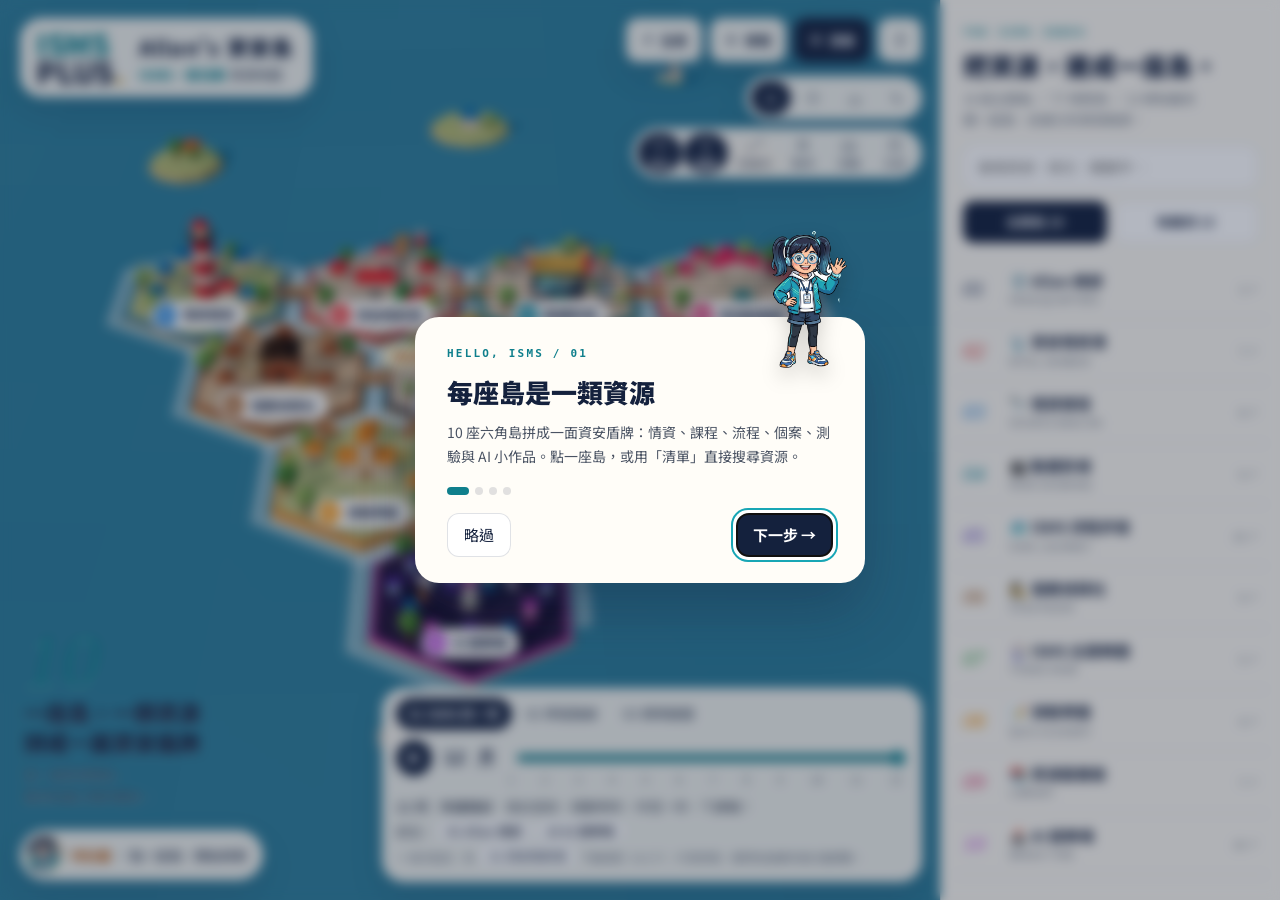
==== isms_island/index.html @ b6d8b6b2 "Remove Allan's AI Map link from homepage and islands The menu now groups AI Map under Allan's Tools," ====
<!doctype html>
<html lang="zh-Hant-TW">
<head>
<meta charset="utf-8">
<meta name="viewport" content="width=device-width,initial-scale=1,viewport-fit=cover">
<title>Allan's 資安島｜ISMS·普拉斯</title>
<meta name="description" content="10 座六角島拼成一面資安盾牌：資安情資、課程動畫、ISMS 流程、個案研究、課後測驗與 AI 遊樂場，Allan 與阿拉蕾帶你逛。">
<meta name="theme-color" content="#14213d">
<meta property="og:title" content="Allan's 資安島｜ISMS·普拉斯">
<meta property="og:description" content="一座島，一類資源，拼成一面資安盾牌。從一個資源開始，看見知識之間的關係。">
<link rel="preconnect" href="https://fonts.googleapis.com">
<link rel="preconnect" href="https://fonts.gstatic.com" crossorigin>
<link href="https://fonts.googleapis.com/css2?family=Noto+Sans+TC:wght@400;500;700;900&display=swap" rel="stylesheet">
<link rel="stylesheet" href="island.css?v=20261122a">
<script type="importmap">{"imports":{"three":"./vendor/three/three.module.min.js","three/addons/":"./vendor/three/"}}</script>
<script type="module" src="app.js?v=20261122a"></script>
</head>
<body>
<main id="app">
  <div id="stage" class="stage" role="img" aria-label="10 座六角島組成盾牌形的互動資源地圖；完整文字操作請用資源清單"></div>
  <div id="labels" class="labels"></div>

  <header class="brand">
    <a class="logo" href="../" target="_blank" rel="noopener" title="回 ISMS·普拉斯 首頁">ISMS<span>PLUS<i>.</i></span></a>
    <div class="brand-r"><h1>Allan's 資安島</h1><p><em>ISMS·普拉斯</em> 資源地圖</p></div>
  </header>

  <div class="hero-note" id="heroNote">
    <div class="number">10</div>
    <h2>一座島，一類資源<br>拼成一面資安盾牌</h2>
    <p>從一個資源開始，<br>看見知識之間的關係。</p>
  </div>

  <nav class="toolbar" aria-label="地圖操作">
    <button id="homeBtn" title="回到全景"><svg class="tb-ico" viewBox="0 0 16 16" aria-hidden="true"><path d="M5 11 11 5M6 5h5v5"/></svg><span>全景</span></button>
    <button id="tourBtn" title="自動導覽"><svg class="tb-ico" viewBox="0 0 16 16" aria-hidden="true"><path d="M5 3.5v9l7-4.5z"/></svg><span>導覽</span></button>
    <button id="ctrlBtn" class="mob-only" aria-pressed="false" title="ISMS 的一年・學習路線"><svg class="tb-ico" viewBox="0 0 16 16" aria-hidden="true"><rect x="2.5" y="3.5" width="11" height="10" rx="1.5"/><path d="M2.5 7h11M5.5 2v3M10.5 2v3"/></svg><span>路線</span></button>
    <button id="sideBtn" aria-pressed="false" title="資源清單"><svg class="tb-ico" viewBox="0 0 16 16" aria-hidden="true"><path d="M3 4.5h10M3 8h10M3 11.5h10"/></svg><span>清單</span></button>
    <button id="helpBtn" class="sq" aria-label="操作說明">?</button>
  </nav>

  <div class="hud" id="hud" aria-label="顯示選項">
    <div class="seg seg-time" role="group" aria-label="時段">
      <button data-time="dawn" title="清晨" aria-label="清晨" aria-pressed="false"><svg viewBox="0 0 24 24"><path d="M4 17h16M7 17a5 5 0 0110 0M12 6v3M5.5 9.5l2 2M18.5 9.5l-2 2"/></svg></button>
      <button data-time="day" title="白天" aria-label="白天" aria-pressed="true"><svg viewBox="0 0 24 24"><circle cx="12" cy="12" r="4"/><path d="M12 3v2M12 19v2M3 12h2M19 12h2M5.6 5.6l1.4 1.4M17 17l1.4 1.4M5.6 18.4L7 17M17 7l1.4-1.4"/></svg></button>
      <button data-time="dusk" title="黃昏" aria-label="黃昏" aria-pressed="false"><svg viewBox="0 0 24 24"><path d="M3 18h18M6 18a6 6 0 0112 0M4 14h2M18 14h2M12 7v2M9 21h6"/></svg></button>
      <button data-time="night" title="夜晚" aria-label="夜晚" aria-pressed="false"><svg viewBox="0 0 24 24"><path d="M19 15A8 8 0 019 5a7 7 0 1010 10z"/></svg></button>
    </div>
    <div class="seg seg-tg" role="group" aria-label="顯示圖層">
      <button data-toggle="names" aria-pressed="true" title="島名"><svg viewBox="0 0 24 24"><rect x="3" y="8" width="18" height="8" rx="4"/></svg><span>島名</span></button>
      <button data-toggle="carry" aria-pressed="true" title="搬運圖示"><svg viewBox="0 0 24 24"><circle cx="12" cy="11" r="6"/><path d="M9 20l3-3 3 3"/></svg><span>搬運</span></button>
      <button data-toggle="flows" aria-pressed="false" title="知識流"><svg viewBox="0 0 24 24"><path d="M4 17c4-8 12-2 16-10"/><circle cx="4" cy="17" r="2"/><circle cx="20" cy="7" r="2"/></svg><span>知識流</span></button>
      <button data-toggle="freeze" aria-pressed="false" title="暫停動畫"><svg viewBox="0 0 24 24"><rect x="7" y="5" width="3" height="14" rx="1"/><rect x="14" y="5" width="3" height="14" rx="1"/></svg><span>暫停</span></button>
      <button data-toggle="bird" aria-pressed="false" title="鳥瞰"><svg viewBox="0 0 24 24"><path d="M3 12l9-7 9 7-9 7z"/><path d="M3 12v3l9 7 9-7v-3"/></svg><span>鳥瞰</span></button>
      <button data-toggle="log" aria-pressed="false" title="島嶼日誌"><svg viewBox="0 0 24 24"><path d="M6 4h12v16H6zM9 8h6M9 12h6M9 16h4"/></svg><span>日誌</span></button>
    </div>
  </div>

  <aside id="sidebar" class="sidebar" aria-label="完整資源與知識流清單">
    <button id="sideHandle" class="sheet-handle mob-only" aria-label="收合清單"><i></i></button>
    <div class="side-head">
      <div class="eyebrow">THE ISMS INDEX</div>
      <h2>把資源，連成一座島。</h2>
      <button id="sideClose" class="x mob-only" aria-label="關閉清單">✕</button>
      <p id="sideSum"></p>
      <input id="search" class="search" type="search" aria-label="搜尋資源" placeholder="搜尋資源、條文、關鍵字…">
      <div class="side-tabs" role="tablist">
        <button id="tabIslands" class="active" role="tab" aria-selected="true">主題島</button>
        <button id="tabFlows" role="tab" aria-selected="false">知識流</button>
      </div>
    </div>
    <div id="tree" class="tree"></div>
  </aside>

  <article id="card" class="card" hidden aria-label="選取項目詳細資料" aria-live="polite">
    <button id="cardHandle" class="sheet-handle mob-only" aria-label="展開或收合"><i></i></button>
    <button class="x" id="cardClose" aria-label="關閉詳細資料">×</button>
    <div id="cardBody"></div>
  </article>

  <section class="controls" id="controls" aria-label="ISMS 的一年、學習路線與標準篩選">
    <div id="hudSlot" class="hud-slot mob-only"></div>
    <div class="ctrl-tabs" role="tablist">
      <button role="tab" data-tab="year" class="active" aria-selected="true">01 ISMS 的一年</button>
      <button role="tab" data-tab="path" aria-selected="false">02 學習路線</button>
      <button role="tab" data-tab="std" aria-selected="false">03 標準篩選</button>
      <div class="status" id="status"></div>
    </div>
    <div class="panel active" id="panel-year" role="tabpanel">
      <div class="year-row">
        <button id="yearPlay" class="play" aria-label="播放一年">▶</button>
        <output id="monthOut">10 月</output>
        <input id="month" type="range" min="1" max="12" step="1" value="10" aria-label="ISMS 的一年，月份">
      </div>
      <div class="ticks"><span>1</span><span>2</span><span>3</span><span>4</span><span>5</span><span>6</span><span>7</span><span>8</span><span>9</span><span>10</span><span>11</span><span>12</span></div>
      <p class="control-note" id="yearNote"></p>
    </div>
    <div class="panel" id="panel-path" role="tabpanel">
      <div class="chipbtns" id="pathBtns"></div>
      <p class="control-note" id="pathNote">選一個身分，看推薦的走訪順序。</p>
    </div>
    <div class="panel" id="panel-std" role="tabpanel">
      <div class="chipbtns" id="stdBtns"></div>
      <p class="control-note" id="stdNote">可複選。高亮有相關資源的島，卡片裡的對應資源也會標出來。</p>
    </div>
  </section>

  <aside class="log" id="log" hidden aria-label="島嶼日誌">
    <div class="log-head">
      <div><div class="eyebrow">ISLAND LOG</div><h3>島嶼日誌</h3></div>
      <button class="x" id="logClose" aria-label="關閉島嶼日誌">×</button>
    </div>
    <div class="log-tabs" role="tablist">
      <button role="tab" data-logtab="overview" aria-selected="false">島嶼概況</button>
      <button role="tab" data-logtab="log" aria-selected="true">日誌</button>
    </div>
    <div id="overviewPanel" class="overview-panel" hidden></div>
    <div id="logBody" class="log-body">
      <div class="log-filters"><span class="live"><i></i>LIVE</span><select id="logFlow" aria-label="篩選知識流"></select></div>
      <ol id="logList" tabindex="0" aria-label="事件列表"></ol>
    </div>
  </aside>

  <div class="mascot" id="mascot"><img src="../assets/img/arale-wave.webp" alt=""><span id="mascotText"><b>阿拉蕾</b> · 點一座島，開始探索</span></div>

  <div class="tour" id="tour" hidden aria-live="polite">
    <img id="tourImg" src="../assets/img/allan-smile.webp" alt="">
    <p id="tourText"></p>
    <div class="tour-ctrl"><span id="tourCount">01 / 12</span><button id="tourPause">暫停</button><button id="tourReplay">重播</button><button id="tourExit">離開</button></div>
  </div>

  <div class="intro" id="intro" hidden>
    <div class="intro-box" role="dialog" aria-modal="true" aria-labelledby="introTitle">
      <img class="intro-pic" src="../assets/img/arale-wave.webp" alt="">
      <div class="eyebrow" id="introCount">HELLO, ISMS / 01</div>
      <h2 id="introTitle"></h2>
      <p id="introBody"></p>
      <div class="intro-dots" id="introDots"></div>
      <div class="intro-actions"><button id="introSkip">略過</button><button id="introNext" class="next">下一步 →</button></div>
    </div>
  </div>

  <div id="loading" class="loading" role="status">
    <div class="hexes" aria-hidden="true"><i></i><i></i><i></i></div>
    <h2>Allan's 資安島</h2>
    <p>正在組裝資安島…</p>
  </div>
  <noscript><p class="noscript">此頁需要 JavaScript。也可以直接回 <a href="../">ISMS·普拉斯 首頁</a>。</p></noscript>
</main>
</body>
</html>
---- isms_island/island.css ----
:root{
  --ink:#14213d; --ink-2:#1d2f57; --muted:#66707f; --paper:#fbf8f1; --paper-2:#f3eee3;
  --line:rgba(20,33,61,.13); --teal:#0f7f8c; --teal-2:#18a6b5; --gold:#d9a93b; --yellow:#ffd23f; --amber:#f59f00;
  --glass:rgba(251,248,241,.94); --shadow:0 12px 32px rgba(20,33,61,.16);
  --sideW:340px; --stageR:0px;
  --mono:ui-monospace,SFMono-Regular,Menlo,Consolas,monospace;
  --sans:"Noto Sans TC","PingFang TC","Microsoft JhengHei",system-ui,sans-serif;
}
*{box-sizing:border-box}
html,body{margin:0;height:100%;overflow:hidden;background:#bfe4f1;color:var(--ink);font-family:var(--sans);-webkit-text-size-adjust:100%}
button,input,select{font-family:inherit;color:inherit}
button{cursor:pointer}
[hidden]{display:none!important}
.eyebrow{font:700 11px/1.2 var(--mono);letter-spacing:.2em;color:var(--teal)}
.x{border:0;background:transparent;width:34px;height:34px;border-radius:50%;font-size:22px;line-height:1;color:var(--muted)}
.x:hover{background:rgba(20,33,61,.06);color:var(--ink)}
.mob-only{display:none!important}

#app{position:fixed;inset:0;overflow:hidden}
@media (min-width:801px){#app.side-open{--stageR:var(--sideW)}}
.stage{position:absolute;top:0;bottom:0;left:0;right:var(--stageR);background:#bfe4f1}
.stage canvas{display:block;width:100%!important;height:100%!important;outline:none;-webkit-tap-highlight-color:transparent}
.labels{position:absolute;top:0;bottom:0;left:0;right:var(--stageR);pointer-events:none;overflow:hidden;z-index:1}
.flat{position:absolute;inset:0;width:100%;height:100%}

/* ============ 名牌 ============ */
.ilabel,.imark,.atag{position:absolute;left:0;top:0;will-change:transform}
.ilabel{display:inline-flex;align-items:center;gap:6px;padding:4px 12px 4px 4px;border:0;border-radius:999px;background:#fffdf8;color:var(--ink);font:700 13px/1.2 var(--sans);white-space:nowrap;box-shadow:0 4px 12px rgba(20,33,61,.2);pointer-events:auto;transition:opacity .35s ease,background .2s ease,color .2s ease,box-shadow .2s ease}
.ilabel b{display:grid;place-items:center;min-width:22px;height:22px;padding:0 4px;border-radius:999px;background:var(--c);color:#fff;font:800 11px/1 var(--mono)}
.ilabel:hover,.ilabel.hover,.ilabel.sel{background:var(--ink);color:#fff}
.ilabel.dim{opacity:.4}
.ilabel.hi{box-shadow:0 0 0 3px var(--c),0 6px 16px rgba(20,33,61,.25)}
.ilabel[data-step]::before{content:attr(data-step);position:absolute;left:-10px;top:-12px;width:22px;height:22px;border-radius:50%;background:var(--amber);color:#fff;font:900 12px/22px var(--mono);text-align:center;box-shadow:0 2px 6px rgba(0,0,0,.25)}
.labels.nonames .ilabel{padding:4px}
.labels.nonames .ilabel span{display:none}
.imark{display:inline-flex;align-items:center;gap:5px;padding:3px 9px 3px 3px;border:1px solid color-mix(in srgb,var(--c) 45%,#fff);border-radius:999px;background:#fffdf8;color:var(--ink);font:700 12px/1.2 var(--sans);white-space:nowrap;box-shadow:0 3px 8px rgba(20,33,61,.18);pointer-events:auto;transition:background .2s ease,color .2s ease}
.imark i{display:grid;place-items:center;width:18px;height:18px;border-radius:50%;border:2px solid var(--c);color:var(--c);font:800 10px/1 var(--mono);font-style:normal;background:#fff}
.imark:hover,.imark.hover{background:var(--ink);color:#fff;z-index:2}
.imark.mini{padding:3px}
.imark.mini span{display:none}
.imark.mini:hover,.imark.mini.hover{padding:3px 9px 3px 3px}
.imark.mini:hover span,.imark.mini.hover span{display:inline}
.imark.flash{animation:flash 1.4s ease}
@keyframes flash{0%,100%{box-shadow:0 3px 8px rgba(20,33,61,.18)}20%,60%{box-shadow:0 0 0 6px color-mix(in srgb,var(--c) 45%,transparent)}}
.atag{padding:3px 9px;border-radius:10px;background:#fff8d6;border:1px solid #ffe58a;font:500 12px/1.3 var(--sans);white-space:nowrap;box-shadow:0 3px 8px rgba(20,33,61,.15)}
.atag b{color:#b45309;margin-right:2px}

/* ============ 頁首品牌 ============ */
.brand{position:absolute;left:20px;top:18px;z-index:5;display:flex;align-items:center;gap:14px;padding:12px 20px 12px 16px;border-radius:22px;background:var(--glass);box-shadow:var(--shadow);backdrop-filter:blur(10px);-webkit-backdrop-filter:blur(10px)}
.logo{display:flex;flex-direction:column;font:900 30px/.92 var(--sans);letter-spacing:-.01em;color:var(--teal);text-decoration:none}
.logo span{color:var(--ink)}.logo i{font-style:normal;color:var(--gold)}
.brand h1{margin:0;font-size:21px;font-weight:900;letter-spacing:.06em;white-space:nowrap}
.brand p{margin:3px 0 0;font-size:13px;font-weight:700;color:var(--muted);white-space:nowrap}
.brand p em{font-style:normal;font-weight:900;color:var(--teal);letter-spacing:.04em}

.hero-note{position:absolute;left:24px;bottom:92px;z-index:2;max-width:270px;pointer-events:none;transition:opacity .4s ease;text-shadow:0 1px 0 rgba(255,255,255,.5)}
.hero-note .number{font:italic 400 76px/.9 Georgia,serif;color:var(--teal)}
.hero-note h2{margin:4px 0 6px;font-size:22px;font-weight:900;line-height:1.35}
.hero-note p{margin:0;font-size:13px;color:#3d4657;line-height:1.7}
[data-night="1"]~.hero-note{color:#f1f3f5;text-shadow:0 1px 6px rgba(0,0,0,.4)}
[data-night="1"]~.hero-note p{color:#ced4da}
[data-night="1"]~.hero-note .number{color:#66d9e8}

/* ============ 工具列與 HUD ============ */
.toolbar{position:absolute;top:18px;right:calc(var(--stageR) + 18px);z-index:5;display:flex;gap:8px}
.toolbar button{display:inline-flex;align-items:center;gap:6px;height:44px;padding:0 14px;border:1px solid var(--line);border-radius:12px;background:var(--glass);box-shadow:var(--shadow);font-size:13px;font-weight:700;backdrop-filter:blur(10px);-webkit-backdrop-filter:blur(10px)}
.toolbar button.sq{width:44px;justify-content:center;padding:0;font-size:15px}
.toolbar button[aria-pressed="true"]{background:var(--ink);color:#fff}
.tb-ico{width:14px;height:14px;fill:none;stroke:currentColor;stroke-width:1.7;stroke-linecap:round;stroke-linejoin:round}
.hud{position:absolute;z-index:5;top:76px;right:calc(var(--stageR) + 18px);display:flex;flex-direction:column;align-items:flex-end;gap:8px}
@media (min-width:1500px){.hud{top:18px;right:auto;left:calc((100% - var(--stageR)) / 2);transform:translateX(-50%);align-items:center}}
.seg{display:flex;gap:2px;padding:5px;border-radius:999px;background:var(--glass);box-shadow:var(--shadow);backdrop-filter:blur(10px);-webkit-backdrop-filter:blur(10px)}
.seg button{display:flex;flex-direction:column;align-items:center;justify-content:center;gap:1px;min-width:44px;height:40px;padding:0 8px;border:0;border-radius:999px;background:none;color:var(--muted);font-size:11px;font-weight:500;transition:background .2s ease,color .2s ease}
.seg-time button{min-width:40px;height:34px}
.seg button:hover{color:var(--ink)}
.seg button[aria-pressed="true"]{background:var(--ink);color:#fff}
.seg svg{width:18px;height:18px;fill:none;stroke:currentColor;stroke-width:1.6;stroke-linecap:round;stroke-linejoin:round}

/* ============ 側邊清單 ============ */
.sidebar{position:absolute;top:0;right:0;bottom:0;width:var(--sideW);z-index:7;display:flex;flex-direction:column;background:var(--paper);border-left:1px solid var(--line);transform:translateX(100%);transition:transform .35s cubic-bezier(.2,.8,.2,1);visibility:hidden}
#app.side-open .sidebar{transform:none;visibility:visible}
.side-head{position:relative;padding:26px 22px 10px}
.side-head h2{margin:8px 0 6px;font-size:25px;font-weight:900;letter-spacing:.02em}
.side-head p{margin:0 0 14px;font-size:13px;line-height:1.6;color:var(--muted)}
.side-head .x{position:absolute;right:14px;top:18px}
.search{width:100%;height:44px;padding:0 14px;border:1px solid var(--line);border-radius:12px;background:#fff;font-size:14px;outline:none}
.search:focus{border-color:var(--teal);box-shadow:0 0 0 3px rgba(15,127,140,.15)}
.side-tabs{display:grid;grid-template-columns:1fr 1fr;gap:8px;margin-top:12px}
.side-tabs button{height:42px;border:1px solid var(--line);border-radius:10px;background:#fff;font-size:13px;font-weight:700}
.side-tabs button.active{background:var(--ink);border-color:var(--ink);color:#fff}
.tree{flex:1;overflow:auto;padding:6px 12px 28px;overscroll-behavior:contain}
.row{display:flex;align-items:center;gap:14px;width:100%;padding:12px 10px;border:0;border-bottom:1px solid var(--line);background:none;text-align:left;font-size:14px;transition:background .15s ease}
.row:hover{background:#fff}
.row.on{background:#fff;box-shadow:inset 3px 0 0 var(--c,var(--teal))}
.row .no{flex:none;min-width:32px;font:italic 400 22px/1 Georgia,serif;color:var(--teal)}
.row.isl .no{color:var(--c)}
.row .nm{min-width:0;flex:1}
.row .nm b{display:block;font-size:15px;font-weight:700;line-height:1.35}
.row .nm small{display:block;margin-top:1px;font-size:11px;color:var(--muted);letter-spacing:.04em;line-height:1.4}
.row .ct{flex:none;margin-left:auto;font-size:11px;color:var(--muted)}
.row.flow .no{font:700 12px/1 var(--mono);font-style:normal;color:#fff;background:var(--c);border-radius:6px;padding:4px 0;text-align:center;min-width:32px}
.row.sub{padding:8px 10px 8px 22px;gap:10px;border-bottom:1px dashed var(--line)}
.row.sub .dot{flex:none;width:8px;height:8px;border-radius:50%;background:var(--c)}
.row.sub .nm b{font-size:13.5px;font-weight:500}
.tree mark{background:#fff3bf;color:inherit;border-radius:3px}
.tree .empty{padding:26px 10px;color:var(--muted);font-size:14px;text-align:center}

/* ============ 詳細卡片 ============ */
.card{position:absolute;left:20px;top:122px;z-index:6;width:380px;max-height:calc(100% - 142px);overflow:auto;overscroll-behavior:contain;padding:24px 22px 20px;border-radius:24px;background:var(--glass);box-shadow:var(--shadow);backdrop-filter:blur(12px);-webkit-backdrop-filter:blur(12px);animation:cardin .35s cubic-bezier(.2,.8,.2,1)}
@keyframes cardin{from{opacity:0;transform:translateY(10px)}}
.card>.x{position:absolute;right:12px;top:12px;z-index:1}
.c-eyebrow{font:700 11px/1.2 var(--mono);letter-spacing:.2em;color:var(--c,var(--teal));padding-right:30px}
.c-title{display:flex;align-items:center;gap:14px;margin:12px 0 12px}
.tile{flex:none;display:grid;place-items:center;width:54px;height:54px;border-radius:16px;font-size:28px;background:color-mix(in srgb,var(--c) 13%,#fff);box-shadow:inset 0 0 0 1px color-mix(in srgb,var(--c) 30%,transparent)}
.c-title h2{margin:0;font-size:24px;font-weight:900;line-height:1.25}
.lead{margin:0 0 14px;font-size:14.5px;line-height:1.7;color:#3d4657}
.say{display:flex;gap:10px;align-items:flex-start;margin:0 0 14px;padding:10px 12px;border-left:3px solid var(--c);border-radius:0 14px 14px 0;background:#fff}
.say img{flex:none;width:44px;height:44px;border-radius:50%;object-fit:cover;object-position:top;background:#eef6ff}
.say p{margin:0;font-size:13.5px;line-height:1.6;color:#4a5363}
.say b{display:block;font-size:12px;color:var(--c)}
.chips{display:flex;flex-wrap:wrap;gap:6px;margin:0 0 16px}
.chip{display:inline-flex;align-items:center;gap:5px;padding:4px 10px;border:1px solid var(--line);border-radius:999px;background:#fff;font-size:12px;font-weight:700}
.chip.iso{background:#e6fcf5;border-color:#c3fae8;color:#087f5b}
.chip.std{background:#fff4e6;border-color:#ffd8a8;color:#c2410c}
.cta{display:flex;align-items:center;justify-content:center;gap:8px;min-height:46px;padding:10px 18px;margin:0 0 20px;border-radius:999px;background:var(--ink);color:#fff;font-weight:700;font-size:15px;text-decoration:none;transition:transform .15s ease,background .15s ease}
.cta:hover{transform:translateY(-2px);background:var(--ink-2)}
.sub-h{display:flex;align-items:center;justify-content:space-between;margin:0 0 8px;font-size:12px;font-weight:900;letter-spacing:.1em;color:var(--muted)}
.sub-h small{font-weight:500;letter-spacing:0}
.items{list-style:none;margin:0 0 20px;padding:0;display:flex;flex-direction:column;gap:8px}
.items li{display:flex;gap:6px}
.items .it{flex:1;min-width:0;display:flex;align-items:center;gap:10px;padding:10px 12px;border:1px solid var(--line);border-radius:14px;background:#fff;color:inherit;text-decoration:none;transition:border-color .15s ease,transform .15s ease,box-shadow .15s ease}
.items .it:hover{border-color:var(--c);transform:translateX(3px)}
.items .it i{flex:none;display:grid;place-items:center;width:22px;height:22px;border-radius:50%;background:var(--c);color:#fff;font:800 11px/1 var(--mono);font-style:normal}
.items .it span{min-width:0;flex:1}
.items .it b{display:block;font-size:14px;font-weight:700;line-height:1.4}
.items .it small{display:block;font-size:12px;line-height:1.45;color:var(--muted)}
.items .it em{flex:none;margin-left:auto;font-style:normal;font-size:11px;color:var(--muted);white-space:nowrap}
.items .it .ext{flex:none;font-size:12px;color:var(--muted)}
.items .alt{flex:none;display:grid;place-items:center;padding:0 10px;border:1px solid var(--line);border-radius:14px;background:#fff;color:inherit;font-size:12px;font-weight:700;text-decoration:none;white-space:nowrap}
.items .alt:hover{border-color:var(--c)}
.items li.match .it{border-color:var(--amber);box-shadow:0 0 0 2px rgba(245,159,0,.22)}
.items li.flash .it{animation:rowflash 1.6s ease}
@keyframes rowflash{0%,100%{background:#fff}25%,65%{background:color-mix(in srgb,var(--c) 14%,#fff)}}
.fchips{display:flex;flex-wrap:wrap;gap:8px;margin:0 0 20px}
.fchip{display:inline-flex;align-items:center;gap:6px;padding:6px 12px 6px 6px;border:1px solid var(--line);border-radius:999px;background:#fff;font-size:13px;text-align:left;transition:border-color .15s ease}
.fchip:hover{border-color:var(--teal)}
.fchip b{font:800 11px/1 var(--mono);color:#fff;background:var(--c);border-radius:999px;padding:4px 7px}
.card-nav{display:flex;justify-content:space-between;gap:8px;padding-top:12px;border-top:1px solid var(--line)}
.card-nav button{max-width:48%;padding:8px 12px;border:1px solid var(--line);border-radius:999px;background:#fff;font-size:12px;font-weight:700;white-space:nowrap;overflow:hidden;text-overflow:ellipsis}
.card-nav button:hover{border-color:var(--teal)}
.route{display:flex;align-items:center;gap:8px;margin:0 0 14px}
.route button{flex:1;display:flex;align-items:center;gap:8px;padding:10px;border:1px solid var(--line);border-radius:14px;background:#fff;font-size:13px;font-weight:700;text-align:left}
.route button i{font-style:normal;font-size:20px}
.route .arr{flex:none;font-size:18px;color:var(--muted)}
.carry{display:flex;align-items:center;gap:12px;margin:0 0 14px;padding:12px 14px;border-radius:14px;background:#fff8d6;border:1px solid #ffe58a}
.carry .big{font-size:34px;line-height:1}
.carry b{display:block;font-size:15px}.carry small{color:#7a5300;font-size:12px}

/* ============ 下方控制面板 ============ */
.controls{position:absolute;right:calc(var(--stageR) + 18px);bottom:18px;z-index:5;width:min(540px,calc(100% - var(--stageR) - 36px));padding:10px 14px 14px;border-radius:22px;background:var(--glass);box-shadow:var(--shadow);backdrop-filter:blur(10px);-webkit-backdrop-filter:blur(10px)}
.ctrl-tabs{display:flex;align-items:center;gap:2px;flex-wrap:wrap}
.ctrl-tabs [role="tab"]{height:32px;padding:0 12px;border:0;border-radius:999px;background:none;color:var(--muted);font-size:13px;font-weight:700}
.ctrl-tabs [role="tab"].active{background:var(--ink);color:#fff}
.status{margin-left:auto;display:flex;align-items:center;gap:6px;font-size:12px;color:var(--muted)}
.status button{border:1px solid var(--line);background:#fff;border-radius:999px;padding:2px 10px;font-size:12px;font-weight:700}
.panel{display:none;padding-top:10px}
.panel.active{display:block}
.year-row{display:flex;align-items:center;gap:12px}
.play{flex:none;width:36px;height:36px;border:0;border-radius:50%;background:var(--ink);color:#fff;font-size:13px}
.year-row output{flex:none;min-width:58px;font:800 18px/1 var(--mono)}
.year-row input{flex:1;accent-color:var(--teal);height:24px}
.ticks{display:flex;justify-content:space-between;padding:0 6px 0 112px;font:500 10px/1 var(--mono);color:var(--muted)}
.control-note{margin:10px 0 0;font-size:13px;line-height:1.7;color:#3d4657}
.control-note small{color:var(--muted)}
.go{display:inline-flex;align-items:center;gap:4px;margin:2px 2px;padding:1px 9px;border:1px solid var(--line);border-radius:999px;background:#fff;font-size:12px;font-weight:700;vertical-align:1px}
.go:hover{border-color:var(--teal)}
.go i{font-style:normal;color:#fff;background:var(--amber);border-radius:50%;width:16px;height:16px;display:inline-grid;place-items:center;font-size:10px}
.chipbtns{display:flex;flex-wrap:wrap;gap:6px}
.chipbtns button{padding:6px 12px;border:1px solid var(--line);border-radius:999px;background:#fff;font-size:13px;font-weight:700}
.chipbtns button small{font-weight:500;color:var(--muted);margin-left:4px}
.chipbtns button[aria-pressed="true"]{background:var(--ink);border-color:var(--ink);color:#fff}
.chipbtns button[aria-pressed="true"] small{color:#ced4da}

/* ============ 日誌 ============ */
.log{position:absolute;top:12px;right:12px;bottom:12px;z-index:8;width:330px;display:flex;flex-direction:column;padding:16px 16px 8px;border-radius:22px;background:#fffdf8;box-shadow:var(--shadow);animation:cardin .3s ease}
.log-head{display:flex;justify-content:space-between;align-items:flex-start}
.log-head h3{margin:4px 0 12px;font-size:20px;font-weight:900}
.log-tabs{display:grid;grid-template-columns:1fr 1fr;gap:4px;padding:4px;border-radius:12px;background:var(--paper-2);margin-bottom:12px}
.log-tabs button{height:34px;border:0;border-radius:9px;background:none;font-size:13px;color:var(--muted)}
.log-tabs button[aria-selected="true"]{background:#fff;color:var(--ink);font-weight:700;box-shadow:0 1px 3px rgba(0,0,0,.08)}
.log-body{flex:1;min-height:0;display:flex;flex-direction:column}
.log-filters{display:flex;align-items:center;gap:8px;margin-bottom:8px}
.live{display:inline-flex;align-items:center;gap:5px;font:800 11px var(--mono);color:#2b8a3e}
.live i{width:8px;height:8px;border-radius:50%;background:#40c057;animation:ping 1.8s infinite}
@keyframes ping{0%{box-shadow:0 0 0 0 rgba(64,192,87,.6)}70%,100%{box-shadow:0 0 0 8px rgba(64,192,87,0)}}
.log-filters select{flex:1;height:36px;padding:0 10px;border:1px solid var(--line);border-radius:10px;background:#fff;font-size:13px}
#logList{flex:1;overflow:auto;margin:0;padding:0;list-style:none;overscroll-behavior:contain}
#logList li{display:flex;gap:10px;padding:9px 4px;border-bottom:1px solid var(--line);font-size:12.5px;line-height:1.5;cursor:pointer}
#logList li:hover{background:var(--paper)}
#logList .k{flex:none;align-self:flex-start;padding:2px 9px;border-radius:999px;font-size:11px;font-weight:700;background:#e7f5ff;color:#1864ab}
#logList .k.arrive{background:#fff4e6;color:#c2410c}
#logList time{font-family:var(--mono);color:var(--muted);margin-right:4px}
#logList b{font-family:var(--mono);color:var(--c)}
#logList .empty{justify-content:center;color:var(--muted);cursor:default}
.overview-panel{flex:1;overflow:auto}
.stats{display:grid;grid-template-columns:1fr 1fr;gap:8px;margin-bottom:14px}
.stat{padding:12px;border-radius:14px;background:var(--paper)}
.stat b{display:block;font:italic 400 30px/1 Georgia,serif;color:var(--teal)}
.stat span{font-size:12px;color:var(--muted)}
.bars{list-style:none;margin:0;padding:0;display:flex;flex-direction:column;gap:7px}
.bars li{display:grid;grid-template-columns:110px 1fr 28px;align-items:center;gap:8px;font-size:12px}
.bars .bar{height:10px;border-radius:6px;background:var(--paper-2);overflow:hidden}
.bars .bar i{display:block;height:100%;border-radius:6px;background:var(--c)}
.bars em{font-style:normal;font-family:var(--mono);color:var(--muted);text-align:right}

/* ============ 吉祥物、導覽、說明、載入 ============ */
.mascot{position:absolute;left:20px;bottom:20px;z-index:4;display:flex;align-items:center;gap:8px;padding:6px 16px 6px 6px;border-radius:999px;background:var(--glass);box-shadow:var(--shadow);font-size:13px;transition:opacity .3s ease;backdrop-filter:blur(10px);-webkit-backdrop-filter:blur(10px)}
.mascot img{width:38px;height:38px;border-radius:50%;object-fit:cover;object-position:50% 8%;background:#fff8d6}
.mascot b{color:#b45309}
#app.card-open .hero-note,#app.card-open .mascot,#app.touring .hero-note,#app.touring .mascot,#app.touring .controls,#app.touring .card{opacity:0;pointer-events:none}
.tour{position:absolute;left:calc((100% - var(--stageR)) / 2);bottom:22px;transform:translateX(-50%);z-index:9;width:min(640px,calc(100% - var(--stageR) - 32px));display:grid;grid-template-columns:60px 1fr;gap:4px 14px;align-items:center;padding:14px 18px;border-radius:22px;background:#fffdf8;box-shadow:var(--shadow)}
.tour img{grid-row:span 2;width:60px;height:60px;border-radius:50%;object-fit:cover;object-position:top;background:#eef6ff}
.tour p{margin:0;font-size:15px;line-height:1.6}
.tour p b{color:var(--teal)}
.tour-ctrl{display:flex;align-items:center;gap:6px}
.tour-ctrl span{font:700 12px var(--mono);color:var(--muted);margin-right:auto}
.tour-ctrl button{padding:4px 12px;border:1px solid var(--line);border-radius:999px;background:#fff;font-size:12px;font-weight:700}
.intro{position:absolute;inset:0;z-index:20;display:grid;place-items:center;background:rgba(20,33,61,.32);backdrop-filter:blur(6px);-webkit-backdrop-filter:blur(6px);animation:fade .3s ease}
@keyframes fade{from{opacity:0}}
.intro-box{position:relative;width:min(450px,calc(100% - 32px));padding:30px 32px 26px;border-radius:24px;background:#fffdf8;box-shadow:0 30px 60px rgba(20,33,61,.3)}
.intro-pic{position:absolute;right:18px;top:-86px;width:76px;filter:drop-shadow(0 8px 10px rgba(0,0,0,.2))}
.intro-box h2{margin:12px 0 10px;font-size:26px;font-weight:900}
.intro-box p{margin:0 0 18px;font-size:14px;line-height:1.75;color:#4a5363}
.intro-dots{display:flex;gap:6px;margin-bottom:18px}
.intro-dots i{width:8px;height:8px;border-radius:50%;background:var(--line)}
.intro-dots i.on{width:22px;border-radius:6px;background:var(--teal)}
.intro-actions{display:flex;justify-content:space-between}
.intro-actions button{height:44px;padding:0 16px;border:1px solid var(--line);border-radius:12px;background:#fff;font-size:15px}
.intro-actions .next{background:var(--ink);border-color:var(--ink);color:#fff;font-weight:700;box-shadow:0 0 0 3px #fff,0 0 0 5px var(--teal-2)}
.loading{position:absolute;inset:0;z-index:30;display:grid;place-content:center;justify-items:center;gap:6px;text-align:center;background:var(--paper);transition:opacity .6s ease,visibility .6s ease}
.loading.done{opacity:0;visibility:hidden}
.loading h2{margin:14px 0 0;font-size:30px;font-weight:900;letter-spacing:.06em}
.loading p{margin:0;color:var(--muted)}
.hexes{display:flex;gap:6px}
.hexes i{width:26px;height:30px;background:var(--teal);clip-path:polygon(50% 0,100% 25%,100% 75%,50% 100%,0 75%,0 25%);animation:hexb 1.2s ease-in-out infinite}
.hexes i:nth-child(2){background:var(--gold);animation-delay:.15s}.hexes i:nth-child(3){background:var(--ink);animation-delay:.3s}
@keyframes hexb{0%,100%{transform:translateY(0)}40%{transform:translateY(-10px)}}
.noscript{position:absolute;inset:auto 0 40%;text-align:center;z-index:31}

/* 平面備援地圖（無 WebGL 時） */
.flat .fhex{cursor:pointer}
.flat .fhex polygon{stroke:#fff;stroke-width:3px;vector-effect:non-scaling-stroke}
.flat .fhex text{font-family:inherit;pointer-events:none}
.flat .fhex.dim{opacity:.4}
.flat .fhex.sel polygon:first-child,.flat .fhex:hover polygon:first-child{stroke:var(--ink);stroke-width:4px}
.flat .fhex.hi polygon:first-child{stroke:var(--amber);stroke-width:5px}
.flat .fhex:focus{outline:none}
.flat .fhex:focus-visible polygon:first-child{stroke:var(--teal);stroke-width:4px}
.seg button:disabled{opacity:.35;cursor:default}

/* ============ 中尺寸 ============ */
@media (min-width:801px){#app.card-open .controls{width:min(540px,calc(100% - var(--stageR) - 436px))}}
@media (min-width:801px) and (max-width:1300px){#app.card-open.side-open .controls{display:none}}
@media (max-width:1180px) and (min-width:801px){
  .seg-tg button span{display:none}
  .seg-tg button{min-width:40px;height:36px}
  .hero-note{display:none}
}
@media (max-width:1100px) and (min-width:801px){
  .toolbar button span{display:none}
  .toolbar button{width:44px;justify-content:center;padding:0}
  .card{width:340px}
}

/* ============ 手機 ============ */
@media (max-width:800px){
  .mob-only{display:revert!important}
  .hero-note{display:none}
  .brand{left:12px;top:max(12px,env(safe-area-inset-top));gap:10px;padding:9px 14px 9px 12px;border-radius:18px}
  .logo{font-size:21px}
  .brand h1{font-size:15px}.brand p{font-size:11px}
  .toolbar{top:max(12px,env(safe-area-inset-top));right:12px;flex-direction:column;gap:8px}
  .toolbar button{width:62px;height:44px;justify-content:center;padding:0 6px;font-size:12px}
  .toolbar button.sq{width:62px}
  .hud{display:none}
  .hud-slot .hud{display:flex;position:static;transform:none;flex-direction:row;flex-wrap:wrap;justify-content:center;gap:6px;margin:4px 0 10px}
  .hud-slot .seg{box-shadow:none;background:var(--paper-2)}
  .hud-slot .seg-tg button{min-width:42px;padding:0 4px}
  .sheet-handle{display:block!important;width:100%;height:22px;margin:-8px 0 2px;border:0;background:none}
  .sheet-handle i{display:block;width:44px;height:5px;margin:0 auto;border-radius:3px;background:rgba(20,33,61,.22)}
  .sidebar,.card,.controls,.log{left:0;right:0;bottom:0;top:auto;width:auto;max-height:none;border-radius:22px 22px 0 0;box-shadow:0 -10px 30px rgba(20,33,61,.18);padding-bottom:max(14px,env(safe-area-inset-bottom))}
  .sidebar{height:min(80%,640px);border-left:0;transform:translateY(102%)}
  #app.side-open .sidebar{transform:none}
  .side-head{padding:6px 18px 8px}
  .side-head h2{font-size:21px;margin:6px 0 4px}
  .side-head p{margin-bottom:10px}
  .card{height:56%;padding:10px 18px 18px;animation:sheetin .35s cubic-bezier(.2,.8,.2,1);transition:height .3s ease}
  .card.full{height:92%}
  .card>.x{top:16px}
  @keyframes sheetin{from{transform:translateY(40%);opacity:0}}
  .c-title h2{font-size:21px}
  .controls{display:none;padding:10px 14px 14px;background:#fffdf8}
  #app.ctrl-open .controls{display:block;animation:sheetin .3s ease}
  .ctrl-tabs [role="tab"]{padding:0 9px;font-size:12px}
  .status{width:100%;justify-content:flex-end;margin-top:4px}
  .ticks{padding-left:106px}
  .log{height:72%;padding:12px 16px}
  .mascot{left:12px;bottom:max(12px,env(safe-area-inset-bottom));font-size:12px;max-width:calc(100% - 24px)}
  #app.side-open .mascot,#app.ctrl-open .mascot{opacity:0;pointer-events:none}
  .tour{left:50%;bottom:max(12px,env(safe-area-inset-bottom));width:calc(100% - 24px);grid-template-columns:48px 1fr;padding:12px 14px}
  .tour img{width:48px;height:48px}
  .tour p{font-size:14px}
  .ilabel{font-size:12px;padding:3px 10px 3px 3px}
  .ilabel b{min-width:20px;height:20px}
  .intro-box{padding:26px 22px 22px}
  .intro-box h2{font-size:22px}
}
@media (prefers-reduced-motion:reduce){
  *,*::before,*::after{animation:none!important;transition:none!important}
}
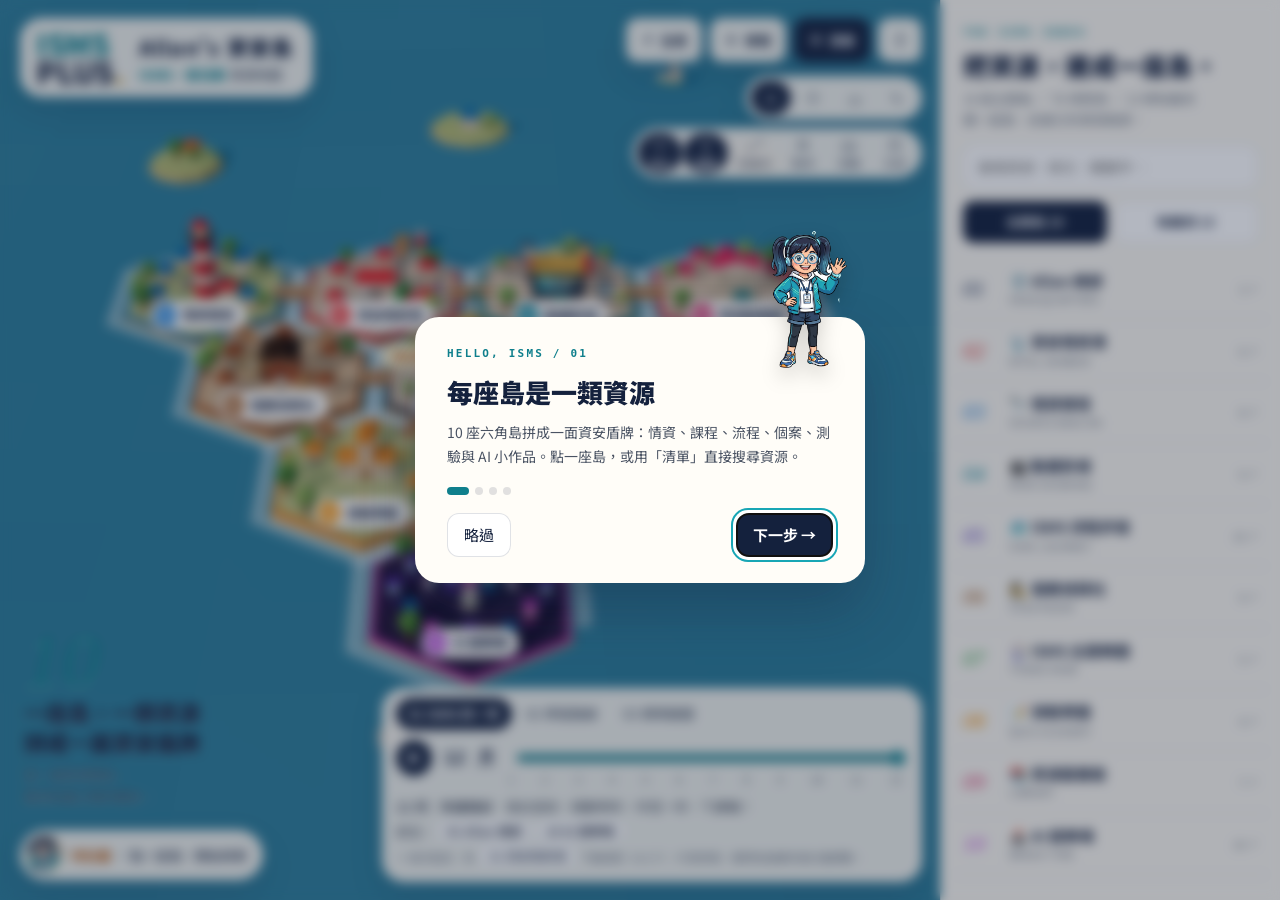
==== commit 525a4f14: "Switch homepage intel to the new 情資蒐集紀錄 site Intel now comes from allanloplus/intelligence (daily au" ====
--- a/isms_island/index.html
+++ b/isms_island/index.html
@@ -11,9 +11,9 @@
 <link rel="preconnect" href="https://fonts.googleapis.com">
 <link rel="preconnect" href="https://fonts.gstatic.com" crossorigin>
 <link href="https://fonts.googleapis.com/css2?family=Noto+Sans+TC:wght@400;500;700;900&display=swap" rel="stylesheet">
-<link rel="stylesheet" href="island.css?v=20261122a">
+<link rel="stylesheet" href="island.css?v=20261126a">
 <script type="importmap">{"imports":{"three":"./vendor/three/three.module.min.js","three/addons/":"./vendor/three/"}}</script>
-<script type="module" src="app.js?v=20261122a"></script>
+<script type="module" src="app.js?v=20261126a"></script>
 </head>
 <body>
 <main id="app">
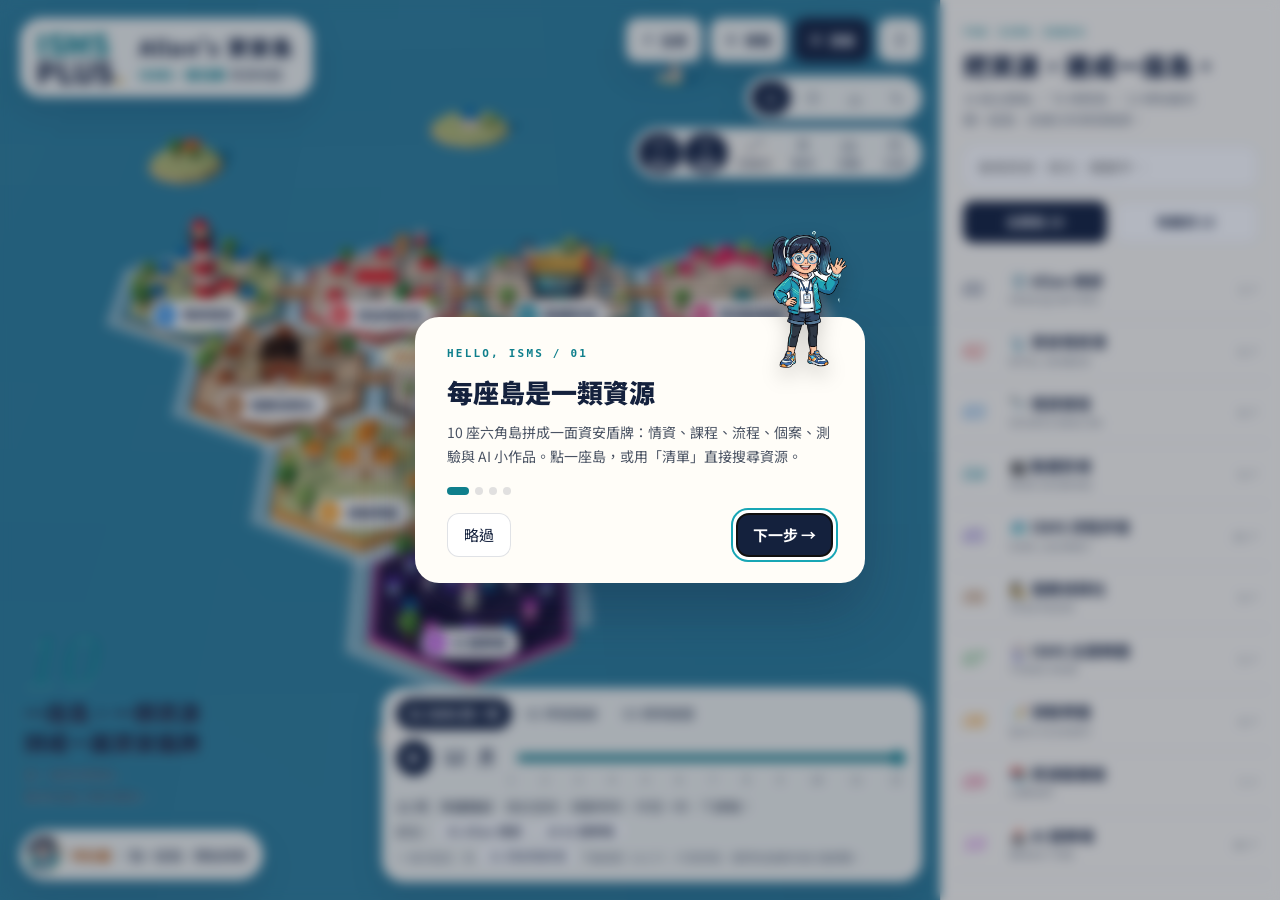
==== commit e94d57ee: "Lead with the completed month early in the month; repoint war-room - Main download is the month clie" ====
--- a/isms_island/index.html
+++ b/isms_island/index.html
@@ -11,9 +11,9 @@
 <link rel="preconnect" href="https://fonts.googleapis.com">
 <link rel="preconnect" href="https://fonts.gstatic.com" crossorigin>
 <link href="https://fonts.googleapis.com/css2?family=Noto+Sans+TC:wght@400;500;700;900&display=swap" rel="stylesheet">
-<link rel="stylesheet" href="island.css?v=20261126a">
+<link rel="stylesheet" href="island.css?v=20261126b">
 <script type="importmap">{"imports":{"three":"./vendor/three/three.module.min.js","three/addons/":"./vendor/three/"}}</script>
-<script type="module" src="app.js?v=20261126a"></script>
+<script type="module" src="app.js?v=20261126b"></script>
 </head>
 <body>
 <main id="app">
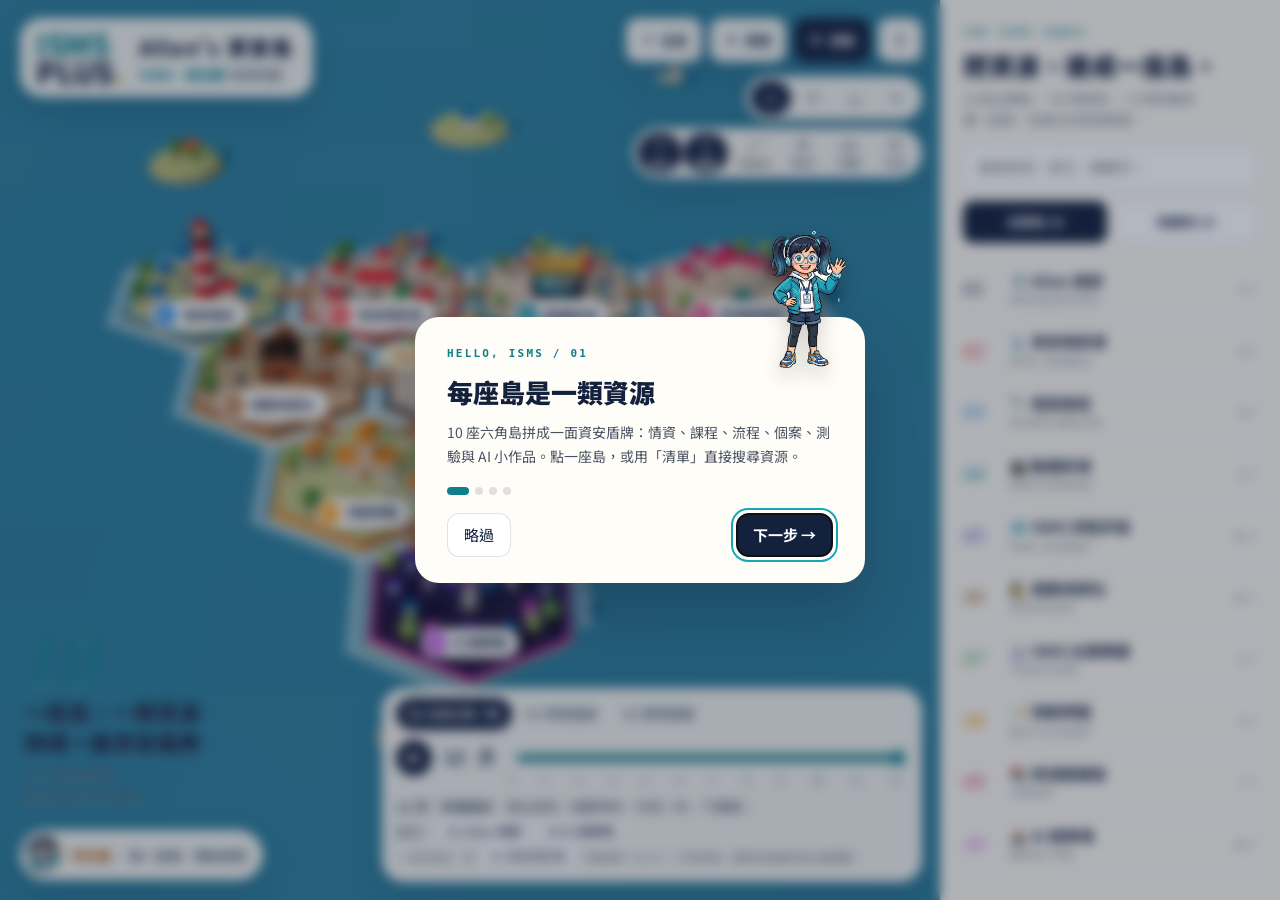
==== commit ad1a9c83: "Drop hero Excel button; add new menu items to homepages and islands The sticker homepage no longer h" ====
--- a/isms_island/index.html
+++ b/isms_island/index.html
@@ -11,9 +11,9 @@
 <link rel="preconnect" href="https://fonts.googleapis.com">
 <link rel="preconnect" href="https://fonts.gstatic.com" crossorigin>
 <link href="https://fonts.googleapis.com/css2?family=Noto+Sans+TC:wght@400;500;700;900&display=swap" rel="stylesheet">
-<link rel="stylesheet" href="island.css?v=20261126b">
+<link rel="stylesheet" href="island.css?v=20261126c">
 <script type="importmap">{"imports":{"three":"./vendor/three/three.module.min.js","three/addons/":"./vendor/three/"}}</script>
-<script type="module" src="app.js?v=20261126b"></script>
+<script type="module" src="app.js?v=20261126c"></script>
 </head>
 <body>
 <main id="app">
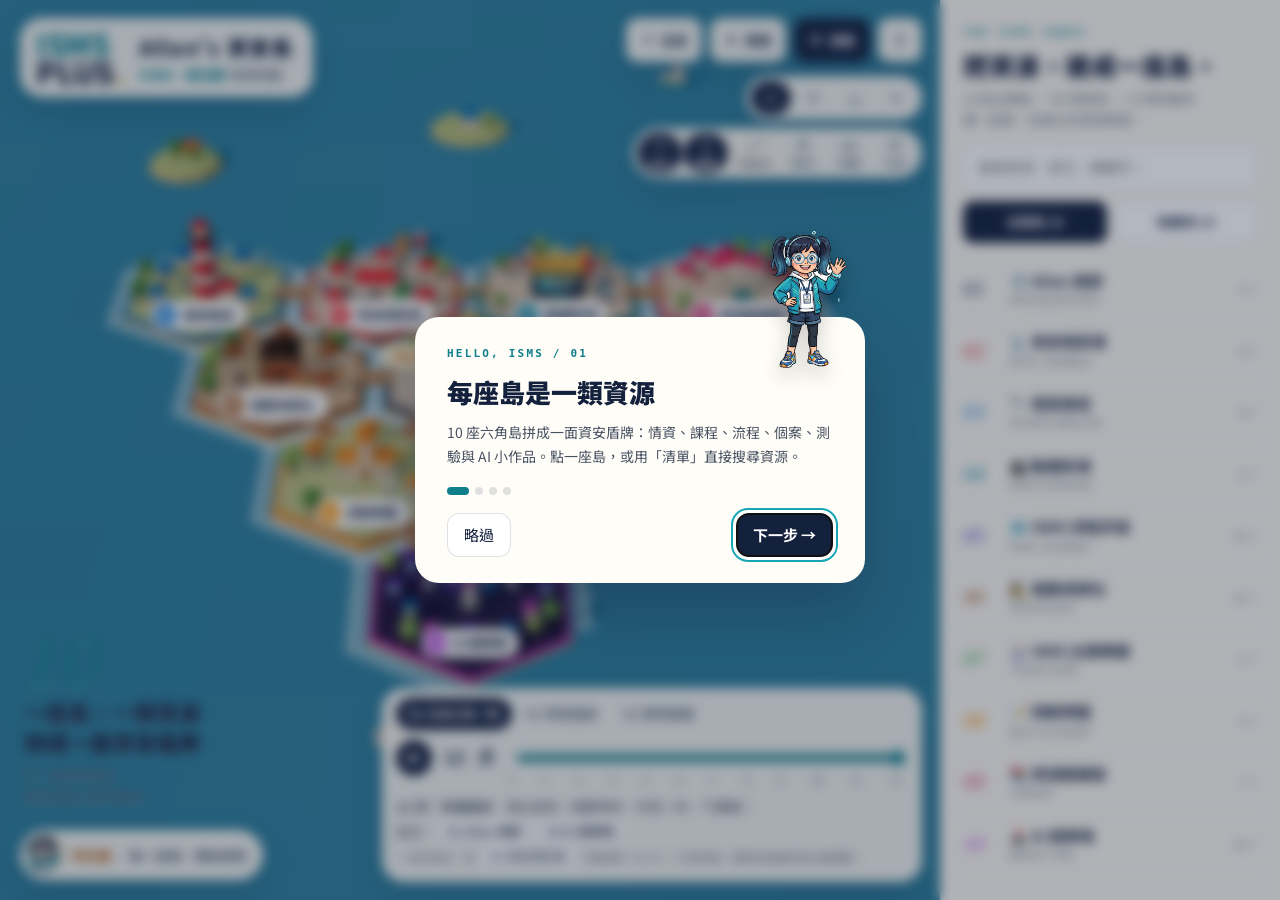
==== commit 22837ae2: "Point knowledge-base links at www.123hi.org instead of Google Sites Every homepage version and both " ====
--- a/isms_island/index.html
+++ b/isms_island/index.html
@@ -11,9 +11,9 @@
 <link rel="preconnect" href="https://fonts.googleapis.com">
 <link rel="preconnect" href="https://fonts.gstatic.com" crossorigin>
 <link href="https://fonts.googleapis.com/css2?family=Noto+Sans+TC:wght@400;500;700;900&display=swap" rel="stylesheet">
-<link rel="stylesheet" href="island.css?v=20261126c">
+<link rel="stylesheet" href="island.css?v=20261127a">
 <script type="importmap">{"imports":{"three":"./vendor/three/three.module.min.js","three/addons/":"./vendor/three/"}}</script>
-<script type="module" src="app.js?v=20261126c"></script>
+<script type="module" src="app.js?v=20261127a"></script>
 </head>
 <body>
 <main id="app">
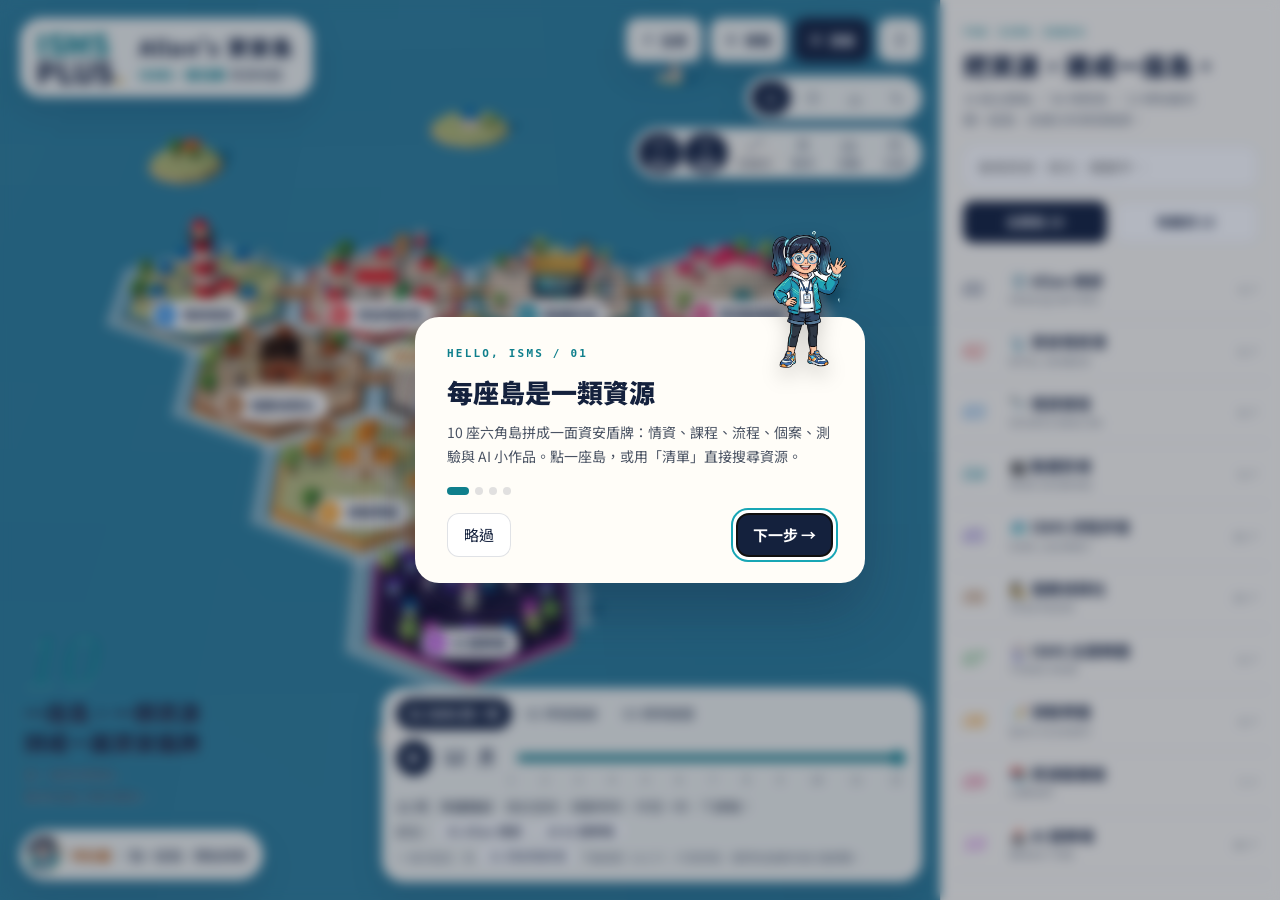
==== commit 6e2a9da1: "Give the sticker version its own home-sticker.html; index.html becomes a router The sticker content " ====
--- a/isms_island/index.html
+++ b/isms_island/index.html
@@ -11,9 +11,9 @@
 <link rel="preconnect" href="https://fonts.googleapis.com">
 <link rel="preconnect" href="https://fonts.gstatic.com" crossorigin>
 <link href="https://fonts.googleapis.com/css2?family=Noto+Sans+TC:wght@400;500;700;900&display=swap" rel="stylesheet">
-<link rel="stylesheet" href="island.css?v=20261127a">
+<link rel="stylesheet" href="island.css?v=20261127b">
 <script type="importmap">{"imports":{"three":"./vendor/three/three.module.min.js","three/addons/":"./vendor/three/"}}</script>
-<script type="module" src="app.js?v=20261127a"></script>
+<script type="module" src="app.js?v=20261127b"></script>
 </head>
 <body>
 <main id="app">
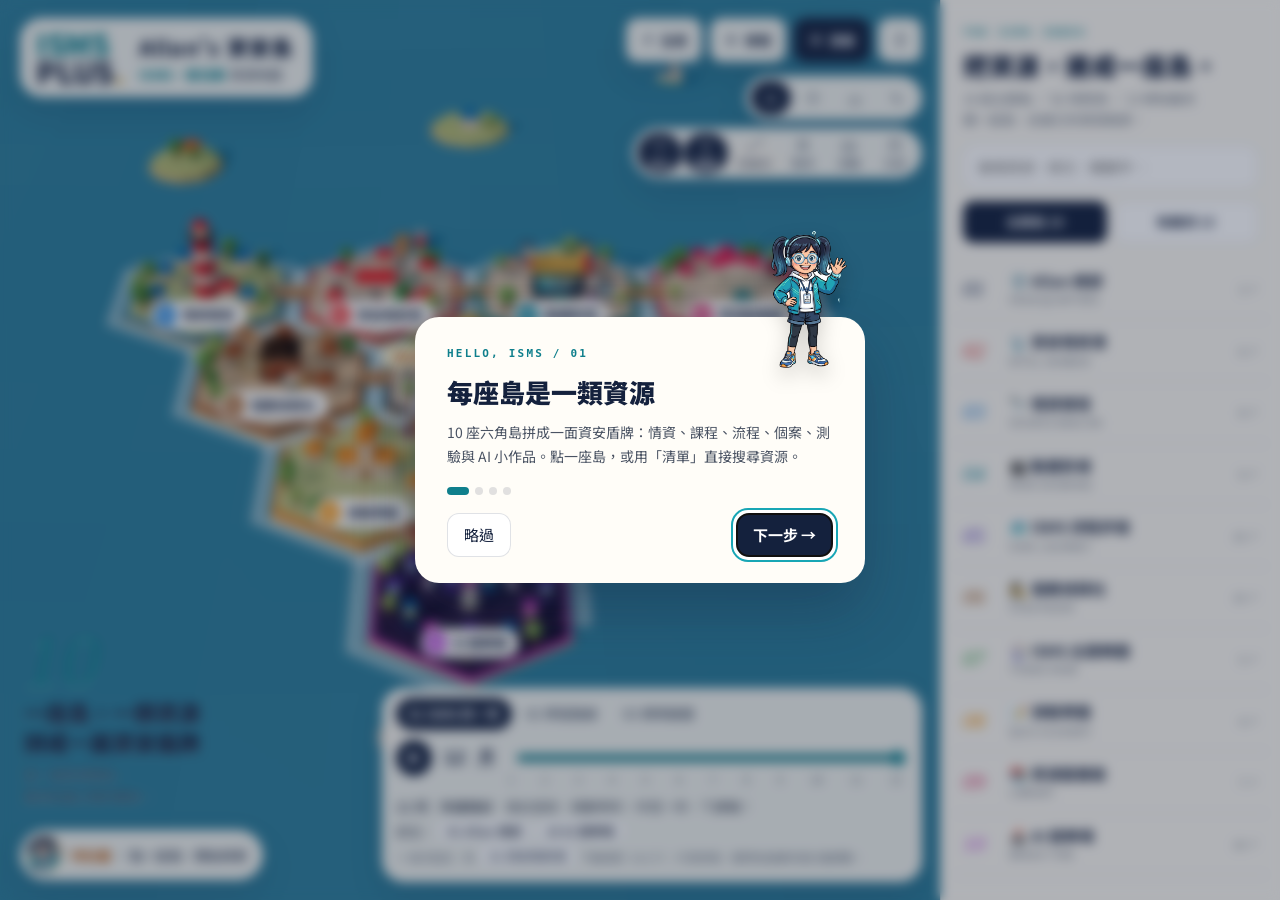
==== commit 5e90fae1: "Add AI collaborative development case series to homepage and both islands Pair the new AI 協作開發 case " ====
--- a/isms_island/index.html
+++ b/isms_island/index.html
@@ -11,9 +11,9 @@
 <link rel="preconnect" href="https://fonts.googleapis.com">
 <link rel="preconnect" href="https://fonts.gstatic.com" crossorigin>
 <link href="https://fonts.googleapis.com/css2?family=Noto+Sans+TC:wght@400;500;700;900&display=swap" rel="stylesheet">
-<link rel="stylesheet" href="island.css?v=20261127b">
+<link rel="stylesheet" href="island.css?v=20261128a">
 <script type="importmap">{"imports":{"three":"./vendor/three/three.module.min.js","three/addons/":"./vendor/three/"}}</script>
-<script type="module" src="app.js?v=20261127b"></script>
+<script type="module" src="app.js?v=20261128a"></script>
 </head>
 <body>
 <main id="app">
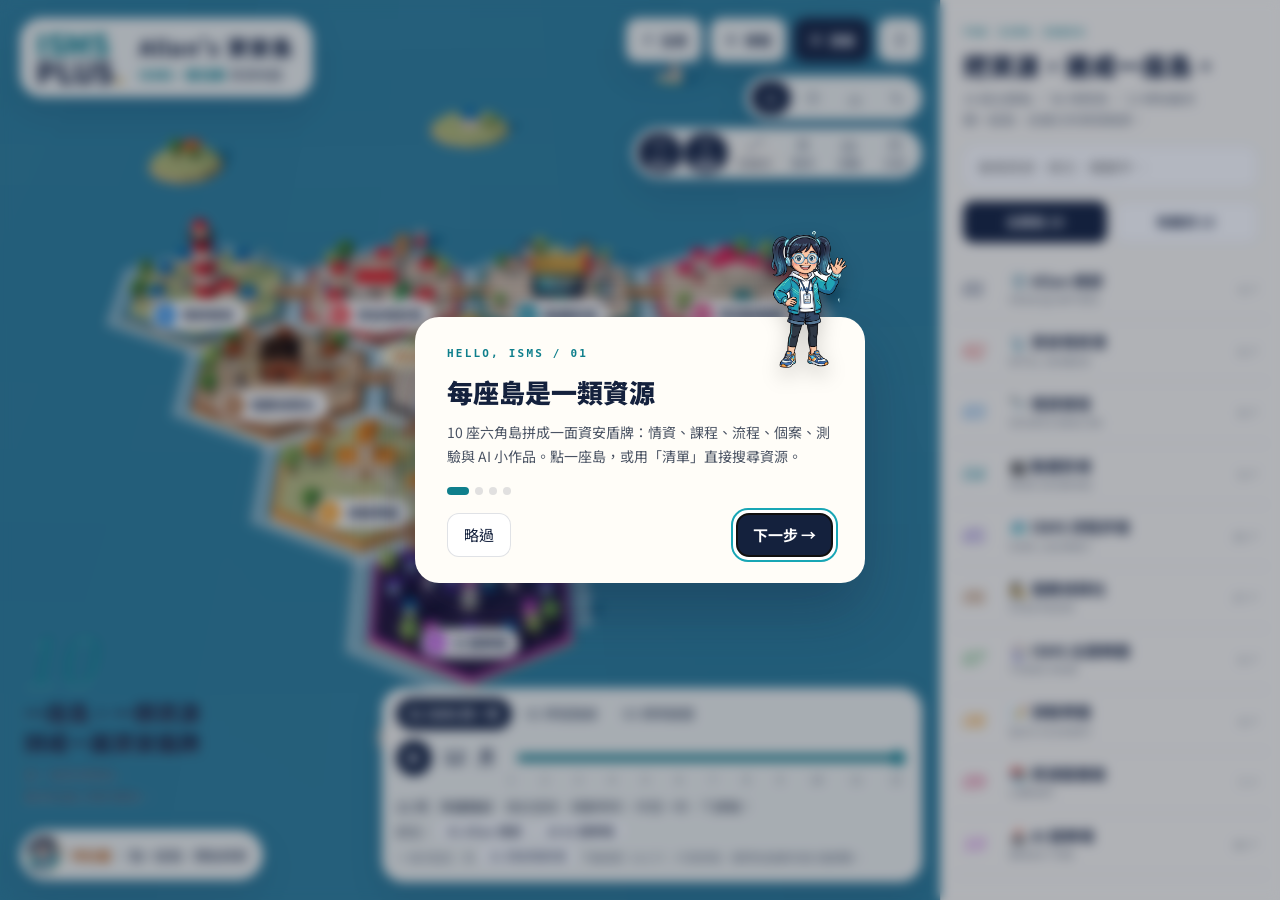
==== commit 4524c7ce: "Add AI 開發個案：資安情資蒐集自動化 to every homepage and both islands Listed with the other AI development cases;" ====
--- a/isms_island/index.html
+++ b/isms_island/index.html
@@ -11,9 +11,9 @@
 <link rel="preconnect" href="https://fonts.googleapis.com">
 <link rel="preconnect" href="https://fonts.gstatic.com" crossorigin>
 <link href="https://fonts.googleapis.com/css2?family=Noto+Sans+TC:wght@400;500;700;900&display=swap" rel="stylesheet">
-<link rel="stylesheet" href="island.css?v=20261128a">
+<link rel="stylesheet" href="island.css?v=20261128b">
 <script type="importmap">{"imports":{"three":"./vendor/three/three.module.min.js","three/addons/":"./vendor/three/"}}</script>
-<script type="module" src="app.js?v=20261128a"></script>
+<script type="module" src="app.js?v=20261128b"></script>
 </head>
 <body>
 <main id="app">
